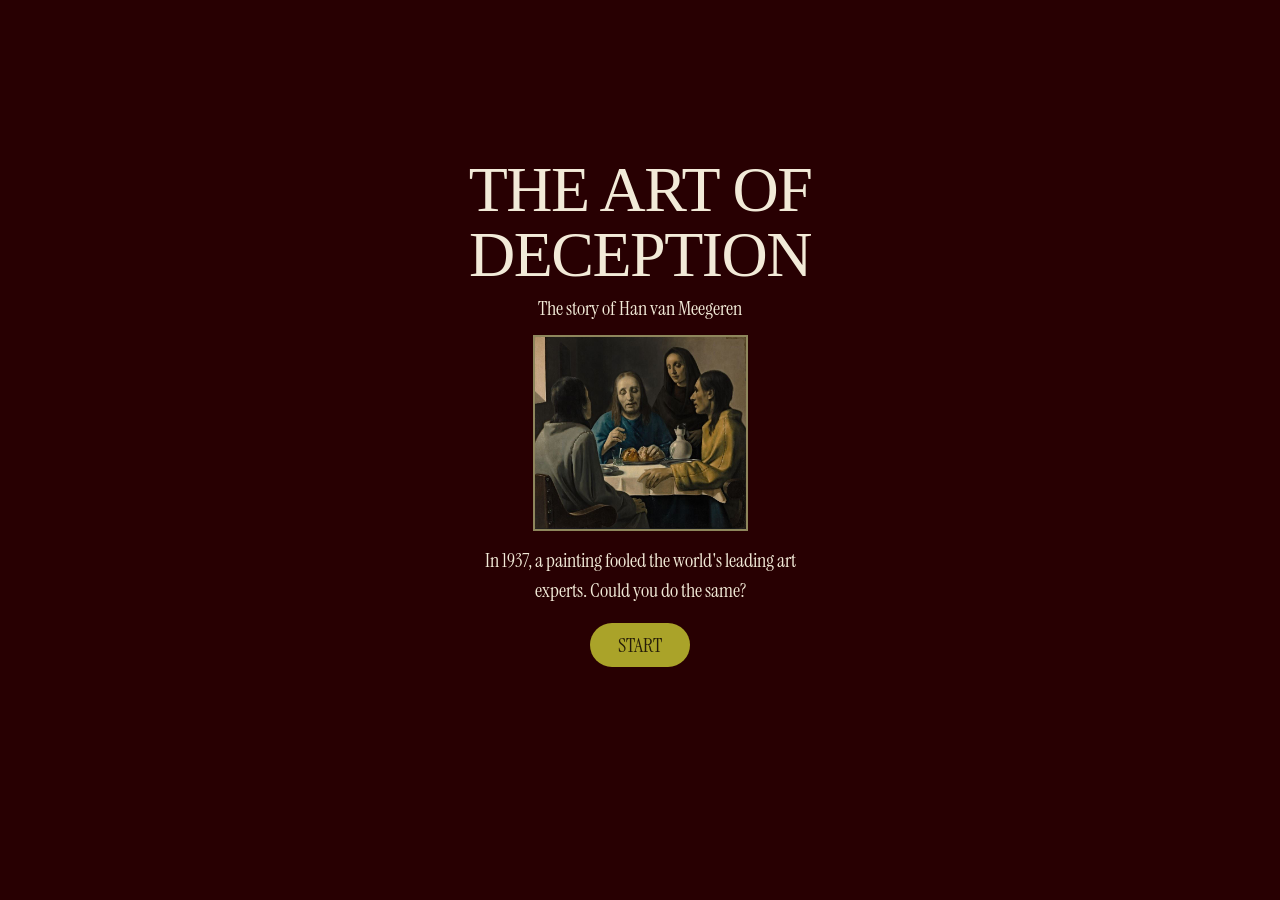
==== index.html @ 0d5f9abb "Add files via upload" ====
<!DOCTYPE html>
<html lang="en">
<head>
	<meta charset="UTF-8">
	<meta name="viewport" content="width=device-width, initial-scale=1.0">

	<title>Can You Fool Vermeer?</title>

<link rel="preconnect" href="https://fonts.googleapis.com">
<link href="https://fonts.googleapis.com/css2?family=Instrument+Serif:ital@0;1&display=swap" rel="stylesheet">
	<link rel="stylesheet" href="style.css">
</head>

<body>

	<main>

        <!-- MUSEUM TITLE SCREEN -->
<section id="startScreen">

    <div class="intro-label">
        AN INTERACTIVE EXHIBITION · 1937
    </div>

    <h1 class="intro-title">
        THE ART OF<br>DECEPTION
    </h1>

    <p class="intro-subtitle">
        The story of Han van Meegeren
    </p>

    <div class="intro-artwork">
        <img src="emmaus.png" alt="The Supper at Emmaus">
    </div>

    <p class="intro-question">
        In 1937, a painting fooled the world's leading art experts.
        Could you do the same?
    </p>

    <button id="startGame">
        START
    </button>

    <p class="intro-footer">
        A SHORT INTERACTIVE MUSEUM EXPERIENCE
    </p>

</section>
<!-- game introduction -->
<!-- intro story -->
<section id="gameIntro" class="game-screen" hidden>

    <div class="stage-label">THE NETHERLANDS · 1937</div>

    <h1>The Art of Deception</h1>

    <div class="museum-card">

        <h2>THE STORY OF HAN VAN MEEGEREN</h2>

        <p>
            Han van Meegeren was a Dutch painter who felt
            that art experts never recognised his talent.
        </p>

        <p>
            He wanted to prove them wrong, so he started
            making fake paintings in the style of Johannes Vermeer.
        </p>

        <p>
            By ageing canvases and experimenting with paint,
            he managed to fool some of the greatest art experts
            of his time.
        </p>

        <h2>NOW IT'S YOUR TURN</h2>

        <p>
            You're stepping into the forger's workshop.
            Age your canvas, mix the right pigments,
            and recreate a convincing painting.
        </p>

        <p>
            Once you're finished, three judges will decide
            whether your forgery is believable.
        </p>

        <p><strong>Can you fool the experts?</strong></p>

    </div>

    <button id="beginForgery" class="continue-button" type="button">
        BEGIN YOUR FORGERY
    </button>

      
</button>

</section>

<section id="prepareScreen" class="game-screen">
    <div class="stage-label">STAGE I</div>

    <h1>Prepare the Forgery</h1>

    <p class="stage-description">
        A convincing forgery needs to look centuries old.
        Time the ageing process carefully.
    </p>

    <div class="museum-card">
        <h2>AGE THE CANVAS</h2>

        <p>
            Stop the marker inside the target area.
            The closer to the centre, the better your forgery.
        </p>
        
<p class="ageing-instruction">
    CANVAS AGEING
</p>
        <div class="timing-bar" id="timingBar">
            <div class="target-zone"></div>
            <div class="perfect-zone"></div>
            <div class="timing-marker" id="timingMarker"></div>
        </div>

        <button id="stopTiming">STOP</button>

        <div id="timingResult" class="timing-result"></div>
    </div>

    <button id="continueToPainting" class="continue-button hidden">
        CONTINUE TO FORGERY
    </button>
</section>


<!-- STAGE 2 - PREPARE THE PAINT -->
<section id="paintScreen" class="game-screen" hidden>

    <div class="stage-label">STAGE II</div>

    <h1>Prepare the Paint</h1>

    <p class="stage-description">
        A convincing forgery requires more than talent.
        Mix your pigments to create the perfect antique shade.
    </p>

    <div class="museum-card">
        <h2>MIX THE PIGMENTS</h2>

        <p>
            Adjust the pigment mixture to match
            the secret colour of the master forger.
        </p>

        <div class="pigment-comparison">
    <div>
        <div class="paint-preview" id="targetPaint"></div>
        <p>MASTER'S PIGMENT</p>
    </div>

    <div>
        <div class="paint-preview" id="paintPreview"></div>
        <p>YOUR MIXTURE</p>
    </div>
</div>

        <p class="ageing-instruction">
            PIGMENT MIXING
        </p>

          <div class="pigment-controls">
    <label for="redPigment">RED PIGMENT — WARMTH</label>
    <input type="range" id="redPigment" min="0" max="255" value="80">

    <label for="yellowPigment">YELLOW PIGMENT — GOLDEN TONE</label>
    <input type="range" id="yellowPigment" min="0" max="255" value="165">

    <label for="bluePigment">BLUE PIGMENT — COOLNESS</label>
    <input type="range" id="bluePigment" min="0" max="255" value="90">
</div>
        

        <button id="mixPaint" type="button">
            FINISH MIXING
        </button>

        <div id="paintResult" class="timing-result"></div>
    </div>

    <button
        id="continueToDrawing"
        class="continue-button hidden"
        type="button"
    >
        CONTINUE TO PAINTING
    </button>

</section>

		<div class="game" id="drawingScreen" hidden>
            <header class="drawing-heading">
                <h1>Can You Fool Vermeer?</h1>
                <p>Recreate the painting as accurately as possible.</p>
            </header>

			<div>
				<h2>Reference</h2>

				<div class="reference">
					<img id="referenceImage" src="head-of-christ.png" alt="The Head of Christ, a forgery by Han van Meegeren">
				</div>
			</div>

			<div>
				<h2>Your Painting</h2>
<p id="canvasCondition"></p>
				<canvas id="canvas"></canvas>

<div class="tools">

    <label>
        Colour
        <input type="color" id="colorPicker" value="#222222">
    </label>

    <label>
        Brush
        <input type="range" id="brushSize" min="2" max="50" value="8">
    </label>

</div>
<button id="charcoalTool" type="button">Charcoal</button>
<button id="eraserTool" type="button">Eraser</button>
<button id="undo" type="button">Undo</button>
<button id="clear">Clear</button>
<button id="submit">Submit Painting</button>

			</div>

		</div>


<!-- COURTROOM SCENE -->
<section id="courtroomScreen" class="courtroom-screen" hidden>

    <p class="courtroom-eyebrow">THE FORGER'S TRIAL · 1945</p>
    <h2>THE COURT IS NOW IN SESSION</h2>
    <p class="courtroom-subtitle">
        Three experts will decide the fate of your forgery.
    </p>

    <div class="courtroom-artwork">
        <h3>THE EVIDENCE</h3>
        <img id="courtroomPainting" alt="Your submitted forgery">
    </div>

    <div class="judge-bench">

        <div class="judge">
        
            <h3>THE HISTORIAN</h3>
            <div class="judge-plaque" id="judgeScore1">?</div>
            <p id="judgeComment1">Awaiting verdict...</p>
        </div>

        <div class="judge">
            <h3>THE ART CRITIC</h3>
            <div class="judge-plaque" id="judgeScore2">?</div>
            <p id="judgeComment2">Awaiting verdict...</p>
        </div>

        <div class="judge">
            <h3>THE COLLECTOR</h3>
            <div class="judge-plaque" id="judgeScore3">?</div>
            <p id="judgeComment3">Awaiting verdict...</p>
        </div>

    </div>

    <div id="courtroomVerdict" class="courtroom-verdict" hidden>
        <h3>THE FINAL VERDICT</h3>
        <p id="courtroomFinalScore"></p>
        <p id="courtroomFinalMessage"></p>
        <div id="verdictStamp" class="verdict-stamp"></div>
        <button id="courtroomRestart">TRY AGAIN</button>
    </div>

</section>

		<div id="result" class="hidden">

			<h2>Your Vermeer Score</h2>

			<div id="score">0%</div>

			<p id="message"></p>

		</div>

	</main>

	<script src="script.js"></script>

<!-- PAGE RIP TRANSITION -->
<div id="pageRip" class="page-rip-overlay" aria-hidden="true">
    <div class="rip-half rip-top"></div>
    <div class="rip-half rip-bottom"></div>
</div>
</body>
</html>
---- style.css ----
body {
    margin: 0;
    background: #eee9df;
    color: #252525;
    font-family: Georgia, serif;
}

main {
    max-width: 1000px;
    margin: auto;
    padding: 40px;
}

h1 {
    font-size: 42px;
}

.game {
    display: grid;
    grid-template-columns: 1fr 1fr;
    gap: 30px;
}

.reference,
canvas {
    width: 100%;
    aspect-ratio: 4 / 3;
    border: 2px solid #252525;
    background: #d8c7a5;
}

.reference {
    display: flex;
    align-items: center;
    justify-content: center;
    text-align: center;
}

canvas {
    cursor: crosshair;
}

button {
    margin-top: 12px;
    padding: 12px 20px;
    border: none;
    background: #252525;
    color: white;
    cursor: pointer;
    font-size: 16px;
}

#result {
    margin-top: 40px;
    text-align: center;
    padding: 30px;
    border: 2px solid #252525;
}

#score {
    font-size: 70px;
    font-weight: bold;
}

.hidden {
    display: none;
}

.reference img {
    width: 100%;
    height: 100%;
    object-fit: contain;
    display: block;
}

.game-screen {
    min-height: 80vh;
    text-align: center;
    padding: 40px;
}

.stage-label {
    font-family: Arial, sans-serif;
    letter-spacing: 5px;
    font-size: 13px;
    opacity: 0.6;
    margin-bottom: 10px;
}

.stage-description {
    max-width: 550px;
    margin: 0 auto 40px;
    line-height: 1.6;
}

.museum-card {
    max-width: 700px;
    margin: 0 auto;
    padding: 40px;
    border: 1px solid #6b604d;
    background: #e5ddcd;
}

.timing-bar {
    position: relative;
    width: 100%;
    height: 60px;
    background: #28251f;
    margin: 35px 0;
    overflow: hidden;
}

/* Good timing area */
.target-zone {
    position: absolute;
    left: 35%;
    width: 30%;
    height: 100%;
    background: #807657;
}

/* Perfect timing area */
.perfect-zone {
    position: absolute;
    left: 46%;
    width: 8%;
    height: 100%;
    background: #b9a66a;
}

.timing-marker {
    position: absolute;
    left: 0;
    width: 6px;
    height: 100%;
    background: white;
}

.timing-result {
    margin-top: 25px;
    min-height: 50px;
    font-size: 22px;
}

.continue-button {
    margin-top: 30px;
    padding: 15px 30px;
}

.hidden {
    display: none;
}

#drawingScreen {
    display: none;
}

/* EXPERT VERDICT */

#result {
    background: #211e19;
    color: #f1e7d4;
    border: 2px solid #b9a66a;
    padding: 45px 30px;
    margin-top: 50px;
    text-align: center;
}

.verdict-label {
    font-family: Arial, sans-serif;
    letter-spacing: 4px;
    font-size: 12px;
    color: #c9ac75;
    margin-bottom: 25px;
}

.verdict-title {
    font-size: 38px;
    margin-bottom: 30px;
}

.score-breakdown {
    max-width: 400px;
    margin: 20px auto;
    padding: 20px;
    border-top: 1px solid #756449;
    border-bottom: 1px solid #756449;
    font-family: Arial, sans-serif;
}

.final-score {
    font-size: 80px;
    color: #c9ac75;
    margin: 25px 0;
}

.history-reveal {
    max-width: 550px;
    margin: 40px auto 20px;
    padding-top: 25px;
    border-top: 1px solid #756449;
    line-height: 1.7;
}

.history-reveal h3 {
    color: #c9ac75;
    letter-spacing: 3px;
}

#result button {
    background: #c9ac75;
    color: #211e19;
    font-weight: bold;
    margin-top: 20px;
}


/* ==================================
   VINTAGE MUSEUM REDESIGN
   ================================== */

body {
    margin: 0;
    background:
        radial-gradient(
            ellipse at 50% 15%,
            #542b30 0%,
            #2c171c 55%,
            #140e11 100%
        );
    color: #eee2c8;
    font-family: Georgia, "Times New Roman", serif;
    min-height: 100vh;
}

/* Subtle antique texture */
body::before {
    content: "";
    position: fixed;
    inset: 0;
    pointer-events: none;
    opacity: 0.13;
    background-image:
        repeating-linear-gradient(
            45deg,
            transparent 0px,
            transparent 3px,
            #c4a36b 4px,
            transparent 5px
        );
    z-index: 0;
}

main {
    position: relative;
    z-index: 1;
    max-width: 1200px;
    margin: 35px auto;
    padding: 50px;
    border: 1px solid #8c7044;
    box-shadow:
        0 0 0 7px #211619,
        0 0 0 9px #8c7044,
        0 25px 80px #0008;
    background: rgba(25, 16, 19, 0.85);
}

/* Museum exhibition headings */
h1 {
    font-size: clamp(38px, 5vw, 68px);
    font-weight: normal;
    letter-spacing: 2px;
    text-align: center;
    color: #e7cf98;
    margin-bottom: 20px;
}

h2 {
    font-weight: normal;
    letter-spacing: 2px;
    color: #e7cf98;
}

.stage-label {
    color: #c7a46c;
    letter-spacing: 6px;
    font-size: 14px;
}

.stage-description {
    color: #d5c4a9;
    font-size: 18px;
    line-height: 1.8;
}

/* The minigame looks like an exhibit */
.museum-card {
    background:
        linear-gradient(
            145deg,
            #3d2925,
            #241a1a
        );
    border: 2px solid #a48752;
    box-shadow:
        inset 0 0 0 5px #241a1a,
        inset 0 0 0 6px #715934,
        0 20px 45px #0007;
    padding: 45px;
    max-width: 700px;
}

/* Antique gold buttons */
button {
    background: #b99a69;
    color: #211719;
    border: 1px solid #b99a69;
    padding: 14px 28px;
    font-family: Georgia, serif;
    font-size: 15px;
    letter-spacing: 1px;
    cursor: pointer;
}

button:hover {
    background: #d5b785;
}

button:disabled {
    opacity: 0.5;
    cursor: default;
    transform: none;
}

/* Reference painting frame */
.reference {
    background: #191211;
    border: 10px ridge #a88649;
    box-shadow:
        0 0 0 3px #3d2818,
        0 15px 35px #0009;
    box-sizing: border-box;
}

.reference img {
    width: 100%;
    height: 100%;
    object-fit: contain;
}

/* Drawing canvas frame */
canvas {
    border: 8px ridge #a88649;
    box-sizing: border-box;
    box-shadow: 0 15px 35px #0008;
    background: #d8c7a5;
    touch-action: none;
}

/* Painting controls */
.tools {
    color: #e9d8b8;
    padding-top: 20px;
}

/* Timing bar */
.timing-bar {
    border: 2px solid #b79a64;
    box-shadow: 0 0 25px #0007;
}

/* Responsive for smaller screens */
@media (max-width: 750px) {
    main {
        margin: 15px;
        padding: 20px;
    }

    .game {
        grid-template-columns: 1fr;
    }

    .museum-card {
        padding: 20px;
    }
}


/* MUSEUM TITLE SCREEN */

#startScreen {
    min-height: 80vh;
    display: flex;
    flex-direction: column;
    align-items: center;
    justify-content: center;
    text-align: center;
    padding: 35px 15px;
    animation: museumFade 0.8s ease;
}

.intro-label {
    font-family: Arial, sans-serif;
    color: #c9ac75;
    letter-spacing: 5px;
    font-size: 12px;
    margin-bottom: 25px;
}

.intro-title {
    font-size: clamp(48px, 7vw, 100px);
    line-height: 1.05;
    letter-spacing: 5px;
    margin: 0;
}

.intro-subtitle {
    font-size: 21px;
    font-style: italic;
    color: #d8c9ac;
    margin: 20px 0 35px;
}

.intro-artwork {
    width: min(100%, 350px);
    padding: 9px;
    background: #a7958b;
    border: 7px ridge #b08a49;
    box-shadow: 0 20px 50px #0009;
}

.intro-artwork img {
    width: 100%;
    display: block;
}

.intro-question {
    max-width: 470px;
    line-height: 1.8;
    font-size: 18px;
    margin: 35px auto 25px;
    color: #e1d1b6;
}

#startGame {
    padding: 19px 40px;
    font-size: 16px;
}

.intro-footer {
    margin-top: 35px;
    font-family: Arial, sans-serif;
    font-size: 10px;
    letter-spacing: 3px;
    color: #a58c67;
}

@keyframes museumFade {
    from {
        opacity: 0;
        transform: translateY(15px);
    }
    to {
        opacity: 1;
        transform: translateY(0);
    }
}

/* Hide preparation until the game begins */
#prepareScreen {
    display: none;
}

#canvasCondition {
    font-family: Georgia, serif;
    font-style: italic;
    color: #c9ac75;
    font-size: 14px;
    letter-spacing: 1px;
    margin-bottom: 15px;
}


/* ANTIQUE CANVAS AGEING INSTRUMENT */

.timing-bar {
    position: relative;
    height: 76px;
    background:
        repeating-linear-gradient(
            90deg,
            transparent 0px,
            transparent 17px,
            rgba(75, 48, 22, 0.08) 18px
        ),
        linear-gradient(
            180deg,
            #e4d1a8,
            #b99c6b
        );

    border: 6px ridge #ad8849;
    border-radius: 3px;
    box-shadow:
        inset 0 3px 12px #4d301d66,
        0 12px 25px #0008;

    overflow: hidden;
}

/* GOOD AREA */
.target-zone {
    position: absolute;
    left: 40%;
    width: 20%;
    height: 100%;
    background: rgba(105, 111, 67, 0.4);
    border-left: 1px solid #777c4b;
    border-right: 1px solid #777c4b;
}

/* PERFECT AREA */
.perfect-zone {
    position: absolute;
    left: 48%;
    width: 4%;
    height: 100%;
    background: linear-gradient(
        180deg,
        #e9d49a,
        #c39b4f
    );

    box-shadow:
        0 0 18px #f5d88b99,
        inset 0 0 8px #fff6c5;
}

/* MOVING NEEDLE */
.timing-marker {
    position: absolute;
    width: 4px;
    height: 100%;
    background: #581e23;
    box-shadow: 0 0 8px #4d1c20;
    z-index: 5;
}

/* ORNAMENT ABOVE THE BAR */
.timing-bar::before {
    content: "✦";
    position: absolute;
    left: 50%;
    top: 4px;
    transform: translateX(-50%);
    color: #50321c;
    font-size: 16px;
    z-index: 4;
    pointer-events: none;
}

.ageing-instruction {
    color: #c9ac75;
    font-family: Georgia, serif;
    letter-spacing: 4px;
    font-size: 13px;
    margin-top: 30px;
}

/* Touchscreen drawing support */
#canvas {
    touch-action: none;
    cursor: crosshair;
    max-width: 100%;
    display: block;
}

#canvas {
    touch-action: none !important;
    -webkit-user-select: none;
    user-select: none;
}


/* ===== THE FORGER'S COURTROOM ===== */

.courtroom-screen {
    width: 100%;
    max-width: 1100px;
    margin: 30px auto;
    padding: 35px;
    text-align: center;
    background: #241719;
    color: #f1dfbd;
    border: 3px solid #a88751;
    border-radius: 12px;
    box-shadow: 0 20px 60px rgba(0, 0, 0, 0.5);
}

.courtroom-screen[hidden],
.courtroom-verdict[hidden] {
    display: none !important;
}

.courtroom-eyebrow {
    color: #c5a46c;
    letter-spacing: 3px;
    font-size: 12px;
}

.courtroom-screen h2 {
    color: #e8cc92;
    font-family: Georgia, serif;
    font-size: clamp(25px, 4vw, 42px);
    margin: 15px 0;
}

.courtroom-subtitle {
    color: #c9b89a;
    margin-bottom: 30px;
}

/* Submitted painting */
.courtroom-artwork {
    max-width: 430px;
    margin: 0 auto 35px;
    padding: 15px;
    background: #392820;
    border: 10px ridge #b28b4d;
    box-shadow: 0 12px 30px #0008;
}

.courtroom-artwork h3 {
    color: #e8cc92;
    margin-bottom: 12px;
}

#courtroomPainting {
    display: block;
    width: 100%;
    max-height: 300px;
    object-fit: contain;
}

/* Judges */
.judge-bench {
    display: grid;
    grid-template-columns: repeat(3, minmax(0, 1fr));
    gap: 15px;
    padding: 20px;
    background: linear-gradient(#57392a, #281710);
    border: 5px ridge #9a7043;
    border-radius: 10px;
}

.judge {
    padding: 20px 10px;
    background: #332323;
    border: 1px solid #84643f;
    border-radius: 8px;
}

.judge-icon {
    font-size: 35px;
    margin-bottom: 10px;
}

.judge h3 {
    color: #e5cb95;
    font-size: 14px;
    letter-spacing: 1px;
}

.judge-plaque {
    margin: 15px auto;
    padding: 15px 5px;
    max-width: 125px;
    background: #ead6a9;
    color: #38241d;
    border: 4px solid #9c7745;
    border-radius: 5px;
    font-family: Georgia, serif;
    font-size: 32px;
    font-weight: bold;
}

.judge p {
    color: #d2c0a5;
    font-size: 13px;
    font-style: italic;
}

/* Final verdict */
.courtroom-verdict {
    margin-top: 30px;
    padding: 25px;
    border-top: 2px solid #a88751;
}

#courtroomFinalScore {
    font-size: 38px;
    color: #e8cc92;
    font-weight: bold;
}

#courtroomRestart {
    margin-top: 15px;
    padding: 12px 28px;
    background: #a88751;
    color: #241719;
    border: none;
    border-radius: 5px;
    font-weight: bold;
    cursor: pointer;
}

/* Mobile */
@media (max-width: 600px) {
    .courtroom-screen {
        padding: 15px;
    }

    .judge-bench {
        gap: 6px;
        padding: 8px;
    }

    .judge {
        padding: 12px 4px;
    }

    .judge h3 {
        font-size: 10px;
    }

    .judge-plaque {
        font-size: 23px;
        padding: 10px 2px;
    }

    .judge p {
        font-size: 10px;
    }
}


/* ===== PAGE RIP RESTART ===== */

.page-rip-overlay {
    position: fixed;
    inset: 0;
    z-index: 9999;
    display: none;
    pointer-events: none;
    overflow: hidden;
}

.page-rip-overlay.active {
    display: block;
}

.rip-half {
    position: absolute;
    left: 0;
    width: 100%;
    height: 52%;
    background:
        repeating-linear-gradient(
            0deg,
            transparent,
            rgba(80, 45, 20, 0.035) 3px,
            transparent 6px
        ),
        #d4bd91;
    box-shadow: 0 0 40px #0007;
}

.rip-top {
    top: 0;
    clip-path: polygon(
        0 0, 100% 0, 100% 100%,
        90% 96%, 80% 100%, 70% 95%,
        60% 99%, 50% 94%, 40% 100%,
        30% 95%, 20% 99%, 10% 96%,
        0 100%
    );
}

.rip-bottom {
    bottom: 0;
    clip-path: polygon(
        0 0, 10% 4%, 20% 0%,
        30% 5%, 40% 0%, 50% 6%,
        60% 1%, 70% 5%, 80% 0%,
        90% 4%, 100% 0%,
        100% 100%, 0 100%
    );
}

.page-rip-overlay.active .rip-top {
    animation: tearTop 1.1s ease-in forwards;
}

.page-rip-overlay.active .rip-bottom {
    animation: tearBottom 1.1s ease-in forwards;
}

@keyframes tearTop {
    0%, 20% {
        transform: translateY(0);
    }
    100% {
        transform: translateY(-110%);
        rotate: -3deg;
    }
}

@keyframes tearBottom {
    0%, 20% {
        transform: translateY(0);
    }
    100% {
        transform: translateY(110%);
        rotate: 3deg;
    }
}


/* ===== COURTROOM VERDICT STAMP ===== */

.verdict-stamp {
    display: none;
    width: fit-content;
    max-width: 100%;
    margin: 25px auto;
    padding: 12px 22px;
    border: 6px double currentColor;
    border-radius: 6px;
    font-family: Georgia, serif;
    font-size: clamp(20px, 5vw, 38px);
    font-weight: 900;
    letter-spacing: 3px;
    text-align: center;
    text-transform: uppercase;
    transform: rotate(-12deg) scale(3);
    opacity: 0;
}

.verdict-stamp.success {
    color: #d9b76e;
}

.verdict-stamp.failure {
    color: #c94b48;
}

.verdict-stamp.stamp-active {
    display: block;
    animation: stampSlam 0.55s ease-out forwards;
}

@keyframes stampSlam {
    0% {
        transform: rotate(-12deg) scale(3);
        opacity: 0;
    }

    65% {
        transform: rotate(-12deg) scale(0.9);
        opacity: 1;
    }

    80% {
        transform: rotate(-12deg) scale(1.08);
    }

    100% {
        transform: rotate(-12deg) scale(1);
        opacity: 1;
    }
}


/* Drawing tools */

#charcoalTool,
#eraserTool {
    background: #382326;
    color: #e8d9b5;
    border: 1px solid #94764b;
    padding: 12px 20px;
    border-radius: 0;
    font-weight: normal;
}

#charcoalTool.active-tool,
#eraserTool.active-tool {
    background: #b99a69;
    color: #211719;
    border: 1px solid #b99a69;
    box-shadow: none;
    font-weight: normal;
}


/* MUSEUM SCREEN TRANSITIONS */

@keyframes museumFadeIn {
    from {
        opacity: 0;
        transform: translateY(12px);
    }

    to {
        opacity: 1;
        transform: translateY(0);
    }
}

.museum-fade-in {
    animation: museumFadeIn 0.7s ease-out both;
}

@media (prefers-reduced-motion: reduce) {
    .museum-fade-in {
        animation: none;
    }
}


/* ===== MAIN MENU PAINTING UPGRADE ===== */

#startScreen img {
    display: block;
    width: min(100%, 290px);
    height: auto;
    margin: 24px auto;
    border: 7px ridge #a88950;
    outline: 2px solid #4d321e;
    box-shadow:
        0 0 0 5px #291b15,
        0 0 0 7px #8b6a38,
        0 16px 35px rgba(0, 0, 0, 0.65),
        0 0 65px rgba(221, 170, 91, 0.13);
    transition: transform 0.35s ease, box-shadow 0.35s ease;
}

#startScreen img:hover {
    transform: scale(1.035);
    box-shadow:
        0 0 0 5px #291b15,
        0 0 0 7px #8b6a38,
        0 20px 45px rgba(0, 0, 0, 0.7),
        0 0 85px rgba(221, 170, 91, 0.22);
}

@media (prefers-reduced-motion: reduce) {
    #startScreen img {
        transition: none;
    }
}


/* ===== STAGE 2: PREPARE THE PAINT ===== */

#paintScreen[hidden] {
    display: none !important;
}

#paintScreen {
    text-align: center;
    animation: museumFadeIn 0.7s ease-out;
}

/* Antique pigment sample */
.paint-preview {
    width: 150px;
    height: 150px;
    margin: 25px auto;
    border-radius: 50%;

    background: #86613e;

    border: 9px solid #3a2720;
    outline: 3px solid #b79a63;

    box-shadow:
        inset 0 8px 20px rgba(0, 0, 0, 0.35),
        0 10px 30px rgba(0, 0, 0, 0.5),
        0 0 35px rgba(196, 151, 80, 0.12);

    transition: background 0.2s ease;
}

/* Pigment mixing slider */
#paintSlider {
    display: block;
    width: min(100%, 320px);
    margin: 25px auto;
    accent-color: #c7a66a;
    cursor: pointer;
}

/* Finish mixing button */
#mixPaint {
    margin: 10px auto 20px;
    padding: 12px 28px;
    letter-spacing: 2px;
    font-weight: bold;
}

/* Result message */
#paintResult {
    margin-top: 15px;
    font-style: italic;
    color: #e0c58e;
}

.pigment-comparison {
    display: flex;
    justify-content: center;
    align-items: center;
    gap: 45px;
    margin: 25px auto;
}

.pigment-comparison .paint-preview {
    margin: 15px auto;
}

.pigment-comparison p {
    color: #e0c58e;
    font-size: 12px;
    letter-spacing: 2px;
    font-weight: bold;
}

#targetPaint {
   background: rgb(194, 102, 41);
}

.pigment-controls {
    width: min(100%, 360px);
    margin: 25px auto;
    display: flex;
    flex-direction: column;
    gap: 12px;
    text-align: left;
}

.pigment-controls label {
    color: #e0c58e;
    font-size: 12px;
    font-weight: bold;
    letter-spacing: 1.5px;
    margin-top: 8px;
}

.pigment-controls input[type="range"] {
    width: 100%;
    cursor: pointer;
}

#redPigment {
    accent-color: #d66d63;
}

#yellowPigment {
    accent-color: #e8c36a;
}

#bluePigment {
    accent-color: #8ea6cf;
}
#paintScreen .pigment-controls {
    display: flex;
    flex-direction: column;
    align-items: stretch;
    gap: 10px;
    width: min(100%, 360px);
    margin: 25px auto;
}

#paintScreen .pigment-controls label {
    display: block;
    width: 100%;
    margin-top: 12px;
    text-align: left;
}

#paintScreen .pigment-controls input[type="range"] {
    display: block;
    width: 100%;
    margin: 0 0 8px;
}

/* ============================================
   FIGMA DESIGN — visual overrides
   Based on the supplied classmate design.
   The original game mechanics remain unchanged.
   ============================================ */
:root {
  --figma-burgundy: #280002;
  --figma-cream: #f1e9d6;
  --figma-olive: #aaa329;
  --figma-paper: #8b8359;
  --figma-peach: #d98f62;
}
* { box-sizing: border-box; }
body { background: var(--figma-burgundy); color: var(--figma-cream); font-family: Georgia, 'Times New Roman', serif; }
body::before { display: none; }
main { max-width: 1120px; min-height: 100vh; margin: 0 auto; padding: 35px 36px 70px; background: transparent; border: 0; box-shadow: none; }
h1, h2, h3 { color: var(--figma-cream); font-weight: normal; letter-spacing: 0; }
h1 { font-size: clamp(30px, 4vw, 48px); }
h2 { font-size: 23px; }
button { background: var(--figma-olive); color: #251c08; border: 0; border-radius: 14px; padding: 11px 25px; font-family: Georgia, serif; font-size: 14px; letter-spacing: 0; margin-top: 12px; }
button:hover { background: #c3bd46; }
#startScreen { min-height: 86vh; padding: 20px; animation: none; }
.intro-label, .intro-footer { display: none; }
.intro-title { font-size: clamp(38px, 5.8vw, 66px); line-height: 1.05; letter-spacing: -1px; }
.intro-subtitle { font-size: 15px; font-style: normal; margin: 7px 0 15px; color: var(--figma-cream); }
.intro-artwork { width: min(100%, 245px); padding: 0; background: none; border: 2px solid #8e865c; box-shadow: none; }
#startScreen img { width: 100%; margin: 0; border: 0; outline: 0; box-shadow: none; transition: none; }
#startScreen img:hover { transform: none; box-shadow: none; }
.intro-question { font-size: 15px; line-height: 1.4; margin: 18px auto 10px; max-width: 340px; color: var(--figma-cream); }
#startGame { padding: 10px 27px; font-size: 13px; }
.game-screen { min-height: 78vh; padding: 32px 18px; }
.stage-label { font-family: Georgia, serif; letter-spacing: 1px; color: var(--figma-cream); opacity: .8; }
.stage-description { color: var(--figma-cream); font-size: 15px; line-height: 1.5; max-width: 560px; margin-bottom: 25px; }
.museum-card { max-width: 750px; padding: 28px 24px; border: 0; background: transparent; box-shadow: none; }
.museum-card h2 { font-size: 25px; }
.museum-card p { line-height: 1.5; }
.timing-bar { height: 65px; background: #eee5a3; border: 0; border-radius: 12px; box-shadow: none; margin: 26px 0 15px; }
.timing-bar::before { content: none; }
.target-zone { background: #b5b198; border: 0; left: 35%; width: 30%; }
.perfect-zone { background: #817f63; box-shadow: none; left: 46%; width: 8%; }
.timing-marker { background: #fff9dc; width: 5px; box-shadow: none; }
.ageing-instruction { color: var(--figma-cream); letter-spacing: 1px; }
.continue-button { background: var(--figma-peach); border-radius: 12px; padding: 11px 25px; }
.continue-button:hover { background: #efa87d; }
#gameIntro .museum-card { max-width: 650px; }
#drawingScreen { gap: 40px; align-items: start; }
#drawingScreen h2 { text-align: left; font-size: 17px; margin-bottom: 10px; }
.reference { background: transparent; border: 2px solid #b4a569; box-shadow: none; }
.reference img { object-fit: contain; }
canvas { border: 0; background: var(--figma-paper); box-shadow: none; }
.tools { padding-top: 15px; color: var(--figma-cream); }
.tools input[type='range'], .pigment-controls input[type='range'] { accent-color: var(--figma-olive); }
#charcoalTool, #eraserTool { background: var(--figma-olive); color: #251c08; border: 0; border-radius: 12px; padding: 11px 18px; }
#charcoalTool.active-tool, #eraserTool.active-tool { background: #e1dba0; color: #251c08; border: 0; }
#submit { background: var(--figma-peach); }
.paint-preview { width: 110px; height: 110px; border-radius: 4px; border: 2px solid #b2a578; outline: 0; box-shadow: none; }
.pigment-comparison p, .pigment-controls label { color: var(--figma-cream); letter-spacing: 0; }
.courtroom-screen { background: transparent; color: var(--figma-cream); border: 0; border-radius: 0; box-shadow: none; padding: 30px 15px; }
.courtroom-screen h2, .courtroom-artwork h3 { color: var(--figma-cream); }
.courtroom-eyebrow, .courtroom-subtitle { color: var(--figma-cream); }
.courtroom-artwork { background: transparent; border: 2px solid #a69c6c; box-shadow: none; }
.judge-bench { background: transparent; border: 0; border-radius: 0; }
.judge { background: transparent; border: 1px solid #766c49; border-radius: 0; }
.judge h3, .judge p { color: var(--figma-cream); }
.judge-plaque { background: var(--figma-paper); border: 0; border-radius: 3px; }
#courtroomRestart { background: var(--figma-olive); border-radius: 12px; }
@media (max-width: 750px) {
  main { padding: 20px 14px 50px; }
  .game-screen { padding: 25px 5px; }
  #drawingScreen { grid-template-columns: 1fr; gap: 22px; }
  .pigment-comparison { gap: 15px; }
  .paint-preview { width: 95px; height: 95px; }
}

/* === FIGMA MATCH: iPad landscape, flat artwork and typography === */
:root { --figma-burgundy: #280002; --figma-cream: #f2ead8; --figma-olive: #aaa329; --figma-paper: #8b8359; --figma-peach: #d98f62; }
html { -webkit-text-size-adjust: 100%; }
body { background: var(--figma-burgundy); }
main { max-width: 1200px; padding: 22px 32px 42px; }
button { min-height: 42px; border-radius: 999px; box-shadow: none; text-transform: none; font-weight: normal; }
#startScreen { min-height: min(90svh, 780px); gap: 0; }
.intro-title { font-family: 'Times New Roman', Georgia, serif; font-stretch: condensed; font-weight: normal; letter-spacing: -1.5px; font-size: clamp(36px, 5.2vw, 66px); line-height: 1.02; }
.intro-subtitle { margin: 5px 0 12px; font-size: 13px; }
.intro-artwork { width: min(27vw, 215px); min-width: 145px; }
.intro-question { margin: 14px auto 6px; font-size: 13px; max-width: 320px; }
#startGame { min-height: 38px; padding: 7px 28px; font-size: 12px; }
.game-screen { min-height: 78svh; padding: 26px 18px; }
.game-screen h1 { font-size: clamp(30px, 4vw, 47px); margin: 0 0 14px; }
.game-screen .stage-description { margin-bottom: 10px; }
#prepareScreen .museum-card { max-width: 820px; }
#prepareScreen .museum-card h2 { font-size: 30px; margin-bottom: 8px; }
#prepareScreen .timing-bar { height: 72px; margin: 22px auto 12px; border-radius: 10px; }
#prepareScreen .target-zone { left: 35%; width: 30%; background: #b6b29b; }
#prepareScreen .perfect-zone { left: 46%; width: 8%; background: #8a8970; }
#stopTiming { min-width: 112px; min-height: 34px; padding: 6px 16px; }
#continueToPainting, #continueToDrawing { display: block; width: fit-content; margin: 22px 0 0 auto; }
#drawingScreen { grid-template-columns: minmax(0, 1fr) minmax(0, 1fr); column-gap: 36px; row-gap: 14px; max-width: 1060px; margin: 0 auto; align-items: start; }
.drawing-heading { grid-column: 1 / -1; text-align: center; }
.drawing-heading h1 { font-size: clamp(30px, 3.5vw, 45px); margin: 0 0 8px; }
.drawing-heading p { font-size: 13px; margin: 0 0 14px; }
#drawingScreen h2 { font-size: 15px; font-weight: normal; margin: 0 0 10px; }
.reference, canvas { width: 100%; aspect-ratio: 4 / 3; border-radius: 0; }
.reference { border: 2px solid #b4a569; background: #1a0707; }
.reference img { object-fit: contain; }
canvas { border: 0; background: var(--figma-paper); touch-action: none; }
.tools { display: flex; flex-wrap: wrap; align-items: center; gap: 14px; padding: 12px 0 3px; }
.tools label { display: inline-flex; align-items: center; gap: 7px; font-size: 13px; }
.tools input[type=color] { width: 42px; height: 34px; padding: 0; background: transparent; border: 1px solid #aa9c67; }
.tools input[type=range] { width: clamp(90px, 12vw, 145px); }
#drawingScreen button { font-size: 12px; padding: 8px 14px; min-height: 38px; margin: 7px 4px 0 0; }
#charcoalTool, #eraserTool, #undo, #clear { background: var(--figma-olive); color: #211a0a; border: 0; border-radius: 999px; }
#submit { background: var(--figma-peach); color: #29130c; }
#paintScreen .museum-card { max-width: 650px; }
#paintScreen .museum-card h2 { font-size: 29px; }
#paintScreen .paint-preview { width: 112px; height: 112px; background: var(--figma-paper); }
#paintScreen .pigment-comparison { margin: 12px auto; }
#paintScreen .pigment-controls { margin: 14px auto; gap: 5px; }
#paintScreen .pigment-controls label { margin-top: 5px; }
#paintScreen #mixPaint { margin: 12px auto 8px; }
#gameIntro .museum-card { padding: 12px 24px; }
#gameIntro .museum-card h2 { font-size: 21px; }
#gameIntro .museum-card p { font-size: 14px; }
.courtroom-screen { max-width: 1050px; }
.courtroom-screen .courtroom-artwork { max-width: 340px; border: 2px solid #b4a569; padding: 8px; }
.courtroom-screen .judge-bench { gap: 12px; }
.courtroom-screen .judge { padding: 14px; border: 1px solid #655637; }
.courtroom-screen .judge-plaque { padding: 10px; }
@media (orientation: landscape) and (max-height: 760px) {
 main { padding-top: 12px; }
 #startScreen { min-height: 92svh; padding: 8px; }
 .intro-artwork { width: min(20vw, 155px); }
 .intro-title { font-size: clamp(32px, 4.5vw, 53px); }
 .intro-question { margin-top: 9px; }
 #drawingScreen { gap: 10px 28px; }
 .drawing-heading h1 { font-size: 32px; }
 .reference, canvas { aspect-ratio: 4 / 3; }
}
@media (max-width: 700px) and (orientation: portrait) {
 main { padding: 15px; }
 #drawingScreen { grid-template-columns: 1fr; }
 .drawing-heading { grid-column: 1; }
 .intro-artwork { width: 210px; }
}

/* Figma typography */
body,
h1,
h2,
h3,
button {
    font-family: 'Instrument Serif', Georgia, serif;
}


/* Larger, more readable text */

body {
    font-size: 20px;
    line-height: 1.5;
}

h1 {
    font-size: 48px;
}

h2 {
    font-size: 32px;
}

h3 {
    font-size: 25px;
}

p {
    font-size: 20px;
    line-height: 1.5;
}

button {
    font-size: 20px;
    min-height: 44px;
}

.stage-label,
.stage-description,
.intro-subtitle,
.intro-question,
.courtroom-subtitle,
.tools,
.tools label {
    font-size: 20px;
}

/* Drawing screen */

#drawingScreen h2 {
    font-size: 28px;
}

#drawingScreen button {
    font-size: 18px;
    padding: 12px 22px;
}

/* Main menu */

.intro-title {
    font-size: clamp(48px, 6vw, 76px);
}


/* READABLE TEXT - ALL GAME SCREENS */

body {
    font-size: 20px;
    line-height: 1.5;
}

/* All headings */
h1,
.intro-title {
    font-size: clamp(40px, 5vw, 64px) !important;
}

h2 {
    font-size: 34px !important;
}

h3 {
    font-size: 26px !important;
}

/* All descriptions and instructions */
p,
.stage-description,
.intro-question,
.intro-subtitle,
.courtroom-subtitle,
.ageing-instruction,
.timing-result,
#paintResult,
#canvasCondition {
    font-size: 20px !important;
    line-height: 1.5;
}

/* Smaller labels, but still readable */
.stage-label,
.intro-label,
.intro-footer,
.courtroom-eyebrow,
.pigment-controls label,
.pigment-comparison p,
.tools label,
.judge p {
    font-size: 17px !important;
}

/* All buttons */
button,
#startGame,
#stopTiming,
#mixPaint,
#submit,
#courtroomRestart,
#charcoalTool,
#eraserTool {
    font-size: 20px !important;
    min-height: 44px;
}

/* Drawing screen headings */
#drawingScreen h2 {
    font-size: 30px !important;
}

/* Keep text comfortable on smaller iPads */
@media (max-width: 768px) {
    h1,
    .intro-title {
        font-size: 40px !important;
    }

    h2 {
        font-size: 28px !important;
    }

    p,
    .stage-description {
        font-size: 18px !important;
    }
}


/* Align reference painting and drawing canvas */

#drawingScreen > div:nth-child(2) #canvasCondition {
    position: absolute;
    transform: translateY(-100%);
    margin: 0;
    padding-bottom: 8px;
}

#drawingScreen > div:nth-child(2) {
    position: relative;
}

#drawingScreen .reference,
#drawingScreen #canvas {
    margin-top: 0;
}


/* Centre the painting and canvas together */

#drawingScreen {
    display: grid;
    grid-template-columns: 1fr 1fr;
    align-items: center;
    gap: 35px;
    max-width: 950px;
    margin: 40px auto;
}

#drawingScreen > div {
    min-width: 0;
}

#drawingScreen .reference,
#drawingScreen #canvas {
    width: 100%;
    margin: 0;
}

/* Keep both painting areas centred */
#drawingScreen > div:first-child,
#drawingScreen > div:nth-child(2) {
    display: flex;
    flex-direction: column;
    justify-content: center;
}


/* ALIGN PAINTING AND CANVAS */

#drawingScreen {
    align-items: start;
}

/* Both headings take the same space */
#drawingScreen h2 {
    margin-bottom: 12px;
}

/* Ageing message no longer pushes canvas down */
#canvasCondition {
    position: absolute;
    top: 100%;
    left: 0;
    margin-top: 8px;
    font-size: 14px;
}

#drawingScreen > div:nth-child(2) {
    position: relative;
}

/* Put the ageing message above the canvas
   without changing its position */
#canvasCondition {
    top: 0;
    transform: translateY(-100%);
}

/* Remove extra space above canvas */
#drawingScreen .reference,
#drawingScreen #canvas {
    margin-top: 0;
}


/* Make drawing canvas same size as reference */

#drawingScreen .reference,
#drawingScreen #canvas {
    width: 100%;
    height: 530px;
    aspect-ratio: auto;
    box-sizing: border-box;
}

#drawingScreen .reference img {
    width: 100%;
    height: 100%;
    object-fit: contain;
}

/* Keep both sides equal */
#drawingScreen {
    grid-template-columns: 1fr 1fr;
    align-items: start;
}


/* Courtroom painting background */

.courtroom-artwork {
    background: #827b54;
    border: 2px solid #b9a66a;
}

#courtroomPainting {
    display: block;
    width: 100%;
    background: #827b54;
}

/* Hide screens that are not active */
[hidden] {
    display: none !important;
}
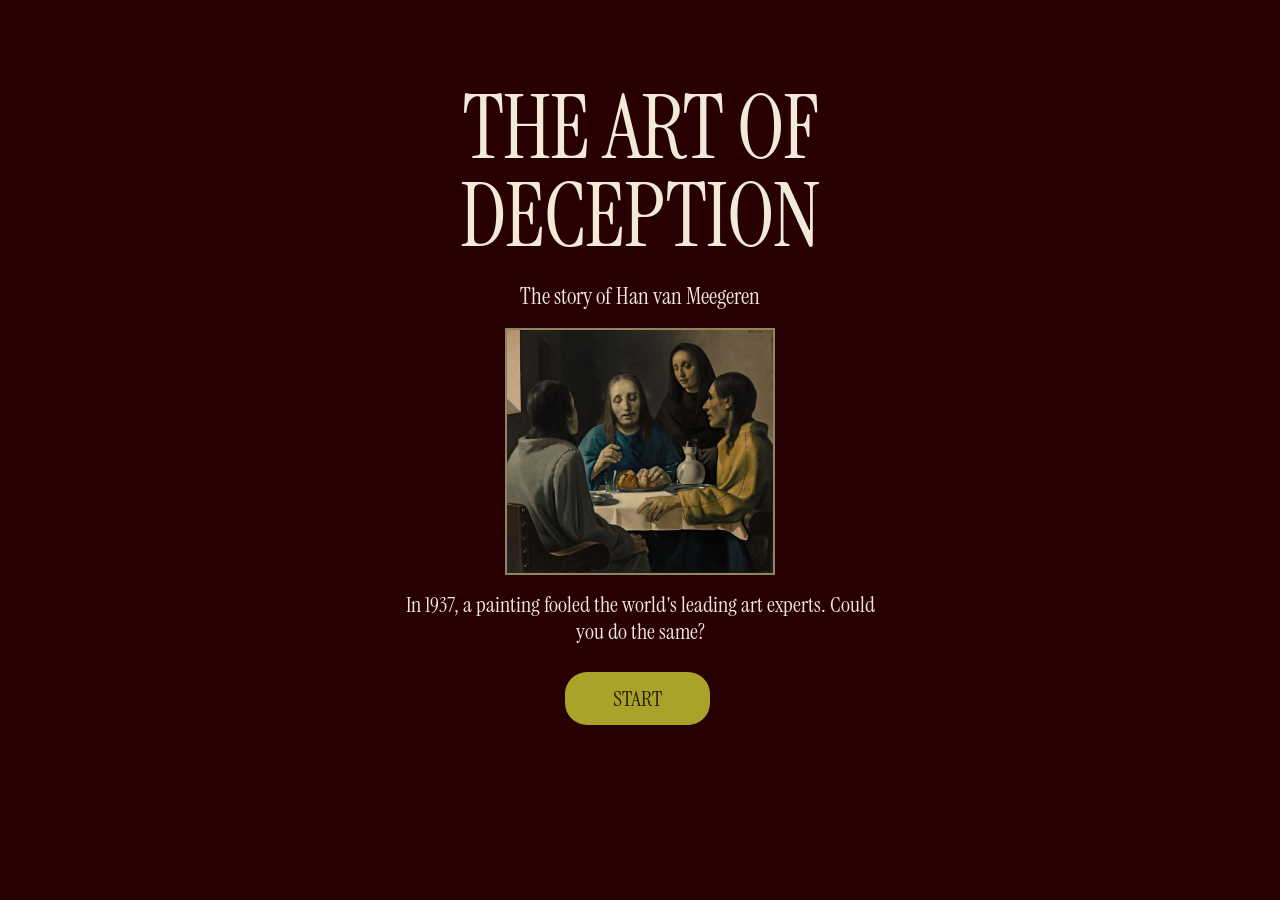
==== commit 2af6bf13: "Add files via upload" ====
--- a/index.html
+++ b/index.html
@@ -96,9 +96,6 @@
     <button id="beginForgery" class="continue-button" type="button">
         BEGIN YOUR FORGERY
     </button>
-
-      
-</button>
 
 </section>
 
--- a/style.css
+++ b/style.css
@@ -1,1518 +1,138 @@
-body {
-    margin: 0;
-    background: #eee9df;
-    color: #252525;
-    font-family: Georgia, serif;
-}
-
-main {
-    max-width: 1000px;
-    margin: auto;
-    padding: 40px;
-}
-
-h1 {
-    font-size: 42px;
-}
-
-.game {
-    display: grid;
-    grid-template-columns: 1fr 1fr;
-    gap: 30px;
-}
-
-.reference,
-canvas {
-    width: 100%;
-    aspect-ratio: 4 / 3;
-    border: 2px solid #252525;
-    background: #d8c7a5;
-}
-
-.reference {
-    display: flex;
-    align-items: center;
-    justify-content: center;
-    text-align: center;
-}
-
-canvas {
-    cursor: crosshair;
-}
-
-button {
-    margin-top: 12px;
-    padding: 12px 20px;
-    border: none;
-    background: #252525;
-    color: white;
-    cursor: pointer;
-    font-size: 16px;
-}
-
-#result {
-    margin-top: 40px;
-    text-align: center;
-    padding: 30px;
-    border: 2px solid #252525;
-}
-
-#score {
-    font-size: 70px;
-    font-weight: bold;
-}
-
-.hidden {
-    display: none;
-}
-
-.reference img {
-    width: 100%;
-    height: 100%;
-    object-fit: contain;
-    display: block;
-}
-
-.game-screen {
-    min-height: 80vh;
-    text-align: center;
-    padding: 40px;
-}
-
-.stage-label {
-    font-family: Arial, sans-serif;
-    letter-spacing: 5px;
-    font-size: 13px;
-    opacity: 0.6;
-    margin-bottom: 10px;
-}
-
-.stage-description {
-    max-width: 550px;
-    margin: 0 auto 40px;
-    line-height: 1.6;
-}
-
-.museum-card {
-    max-width: 700px;
-    margin: 0 auto;
-    padding: 40px;
-    border: 1px solid #6b604d;
-    background: #e5ddcd;
-}
-
-.timing-bar {
-    position: relative;
-    width: 100%;
-    height: 60px;
-    background: #28251f;
-    margin: 35px 0;
-    overflow: hidden;
-}
-
-/* Good timing area */
-.target-zone {
-    position: absolute;
-    left: 35%;
-    width: 30%;
-    height: 100%;
-    background: #807657;
-}
-
-/* Perfect timing area */
-.perfect-zone {
-    position: absolute;
-    left: 46%;
-    width: 8%;
-    height: 100%;
-    background: #b9a66a;
-}
-
-.timing-marker {
-    position: absolute;
-    left: 0;
-    width: 6px;
-    height: 100%;
-    background: white;
-}
-
-.timing-result {
-    margin-top: 25px;
-    min-height: 50px;
-    font-size: 22px;
-}
-
-.continue-button {
-    margin-top: 30px;
-    padding: 15px 30px;
-}
-
-.hidden {
-    display: none;
-}
-
-#drawingScreen {
-    display: none;
-}
-
-/* EXPERT VERDICT */
-
-#result {
-    background: #211e19;
-    color: #f1e7d4;
-    border: 2px solid #b9a66a;
-    padding: 45px 30px;
-    margin-top: 50px;
-    text-align: center;
-}
-
-.verdict-label {
-    font-family: Arial, sans-serif;
-    letter-spacing: 4px;
-    font-size: 12px;
-    color: #c9ac75;
-    margin-bottom: 25px;
-}
-
-.verdict-title {
-    font-size: 38px;
-    margin-bottom: 30px;
-}
-
-.score-breakdown {
-    max-width: 400px;
-    margin: 20px auto;
-    padding: 20px;
-    border-top: 1px solid #756449;
-    border-bottom: 1px solid #756449;
-    font-family: Arial, sans-serif;
-}
-
-.final-score {
-    font-size: 80px;
-    color: #c9ac75;
-    margin: 25px 0;
-}
-
-.history-reveal {
-    max-width: 550px;
-    margin: 40px auto 20px;
-    padding-top: 25px;
-    border-top: 1px solid #756449;
-    line-height: 1.7;
-}
-
-.history-reveal h3 {
-    color: #c9ac75;
-    letter-spacing: 3px;
-}
-
-#result button {
-    background: #c9ac75;
-    color: #211e19;
-    font-weight: bold;
-    margin-top: 20px;
-}
-
-
-/* ==================================
-   VINTAGE MUSEUM REDESIGN
-   ================================== */
-
-body {
-    margin: 0;
-    background:
-        radial-gradient(
-            ellipse at 50% 15%,
-            #542b30 0%,
-            #2c171c 55%,
-            #140e11 100%
-        );
-    color: #eee2c8;
-    font-family: Georgia, "Times New Roman", serif;
-    min-height: 100vh;
-}
-
-/* Subtle antique texture */
-body::before {
-    content: "";
-    position: fixed;
-    inset: 0;
-    pointer-events: none;
-    opacity: 0.13;
-    background-image:
-        repeating-linear-gradient(
-            45deg,
-            transparent 0px,
-            transparent 3px,
-            #c4a36b 4px,
-            transparent 5px
-        );
-    z-index: 0;
-}
-
-main {
-    position: relative;
-    z-index: 1;
-    max-width: 1200px;
-    margin: 35px auto;
-    padding: 50px;
-    border: 1px solid #8c7044;
-    box-shadow:
-        0 0 0 7px #211619,
-        0 0 0 9px #8c7044,
-        0 25px 80px #0008;
-    background: rgba(25, 16, 19, 0.85);
-}
-
-/* Museum exhibition headings */
-h1 {
-    font-size: clamp(38px, 5vw, 68px);
-    font-weight: normal;
-    letter-spacing: 2px;
-    text-align: center;
-    color: #e7cf98;
-    margin-bottom: 20px;
-}
-
-h2 {
-    font-weight: normal;
-    letter-spacing: 2px;
-    color: #e7cf98;
-}
-
-.stage-label {
-    color: #c7a46c;
-    letter-spacing: 6px;
-    font-size: 14px;
-}
-
-.stage-description {
-    color: #d5c4a9;
-    font-size: 18px;
-    line-height: 1.8;
-}
-
-/* The minigame looks like an exhibit */
-.museum-card {
-    background:
-        linear-gradient(
-            145deg,
-            #3d2925,
-            #241a1a
-        );
-    border: 2px solid #a48752;
-    box-shadow:
-        inset 0 0 0 5px #241a1a,
-        inset 0 0 0 6px #715934,
-        0 20px 45px #0007;
-    padding: 45px;
-    max-width: 700px;
-}
-
-/* Antique gold buttons */
-button {
-    background: #b99a69;
-    color: #211719;
-    border: 1px solid #b99a69;
-    padding: 14px 28px;
-    font-family: Georgia, serif;
-    font-size: 15px;
-    letter-spacing: 1px;
-    cursor: pointer;
-}
-
-button:hover {
-    background: #d5b785;
-}
-
-button:disabled {
-    opacity: 0.5;
-    cursor: default;
-    transform: none;
-}
-
-/* Reference painting frame */
-.reference {
-    background: #191211;
-    border: 10px ridge #a88649;
-    box-shadow:
-        0 0 0 3px #3d2818,
-        0 15px 35px #0009;
-    box-sizing: border-box;
-}
-
-.reference img {
-    width: 100%;
-    height: 100%;
-    object-fit: contain;
-}
-
-/* Drawing canvas frame */
-canvas {
-    border: 8px ridge #a88649;
-    box-sizing: border-box;
-    box-shadow: 0 15px 35px #0008;
-    background: #d8c7a5;
-    touch-action: none;
-}
-
-/* Painting controls */
-.tools {
-    color: #e9d8b8;
-    padding-top: 20px;
-}
-
-/* Timing bar */
-.timing-bar {
-    border: 2px solid #b79a64;
-    box-shadow: 0 0 25px #0007;
-}
-
-/* Responsive for smaller screens */
-@media (max-width: 750px) {
-    main {
-        margin: 15px;
-        padding: 20px;
-    }
-
-    .game {
-        grid-template-columns: 1fr;
-    }
-
-    .museum-card {
-        padding: 20px;
-    }
-}
-
-
-/* MUSEUM TITLE SCREEN */
-
-#startScreen {
-    min-height: 80vh;
-    display: flex;
-    flex-direction: column;
-    align-items: center;
-    justify-content: center;
-    text-align: center;
-    padding: 35px 15px;
-    animation: museumFade 0.8s ease;
-}
-
-.intro-label {
-    font-family: Arial, sans-serif;
-    color: #c9ac75;
-    letter-spacing: 5px;
-    font-size: 12px;
-    margin-bottom: 25px;
-}
-
-.intro-title {
-    font-size: clamp(48px, 7vw, 100px);
-    line-height: 1.05;
-    letter-spacing: 5px;
-    margin: 0;
-}
-
-.intro-subtitle {
-    font-size: 21px;
-    font-style: italic;
-    color: #d8c9ac;
-    margin: 20px 0 35px;
-}
-
-.intro-artwork {
-    width: min(100%, 350px);
-    padding: 9px;
-    background: #a7958b;
-    border: 7px ridge #b08a49;
-    box-shadow: 0 20px 50px #0009;
-}
-
-.intro-artwork img {
-    width: 100%;
-    display: block;
-}
-
-.intro-question {
-    max-width: 470px;
-    line-height: 1.8;
-    font-size: 18px;
-    margin: 35px auto 25px;
-    color: #e1d1b6;
-}
-
-#startGame {
-    padding: 19px 40px;
-    font-size: 16px;
-}
-
-.intro-footer {
-    margin-top: 35px;
-    font-family: Arial, sans-serif;
-    font-size: 10px;
-    letter-spacing: 3px;
-    color: #a58c67;
-}
-
-@keyframes museumFade {
-    from {
-        opacity: 0;
-        transform: translateY(15px);
-    }
-    to {
-        opacity: 1;
-        transform: translateY(0);
-    }
-}
-
-/* Hide preparation until the game begins */
-#prepareScreen {
-    display: none;
-}
-
-#canvasCondition {
-    font-family: Georgia, serif;
-    font-style: italic;
-    color: #c9ac75;
-    font-size: 14px;
-    letter-spacing: 1px;
-    margin-bottom: 15px;
-}
-
-
-/* ANTIQUE CANVAS AGEING INSTRUMENT */
-
-.timing-bar {
-    position: relative;
-    height: 76px;
-    background:
-        repeating-linear-gradient(
-            90deg,
-            transparent 0px,
-            transparent 17px,
-            rgba(75, 48, 22, 0.08) 18px
-        ),
-        linear-gradient(
-            180deg,
-            #e4d1a8,
-            #b99c6b
-        );
-
-    border: 6px ridge #ad8849;
-    border-radius: 3px;
-    box-shadow:
-        inset 0 3px 12px #4d301d66,
-        0 12px 25px #0008;
-
-    overflow: hidden;
-}
-
-/* GOOD AREA */
-.target-zone {
-    position: absolute;
-    left: 40%;
-    width: 20%;
-    height: 100%;
-    background: rgba(105, 111, 67, 0.4);
-    border-left: 1px solid #777c4b;
-    border-right: 1px solid #777c4b;
-}
-
-/* PERFECT AREA */
-.perfect-zone {
-    position: absolute;
-    left: 48%;
-    width: 4%;
-    height: 100%;
-    background: linear-gradient(
-        180deg,
-        #e9d49a,
-        #c39b4f
-    );
-
-    box-shadow:
-        0 0 18px #f5d88b99,
-        inset 0 0 8px #fff6c5;
-}
-
-/* MOVING NEEDLE */
-.timing-marker {
-    position: absolute;
-    width: 4px;
-    height: 100%;
-    background: #581e23;
-    box-shadow: 0 0 8px #4d1c20;
-    z-index: 5;
-}
-
-/* ORNAMENT ABOVE THE BAR */
-.timing-bar::before {
-    content: "✦";
-    position: absolute;
-    left: 50%;
-    top: 4px;
-    transform: translateX(-50%);
-    color: #50321c;
-    font-size: 16px;
-    z-index: 4;
-    pointer-events: none;
-}
-
-.ageing-instruction {
-    color: #c9ac75;
-    font-family: Georgia, serif;
-    letter-spacing: 4px;
-    font-size: 13px;
-    margin-top: 30px;
-}
-
-/* Touchscreen drawing support */
-#canvas {
-    touch-action: none;
-    cursor: crosshair;
-    max-width: 100%;
-    display: block;
-}
-
-#canvas {
-    touch-action: none !important;
-    -webkit-user-select: none;
-    user-select: none;
-}
-
-
-/* ===== THE FORGER'S COURTROOM ===== */
-
-.courtroom-screen {
-    width: 100%;
-    max-width: 1100px;
-    margin: 30px auto;
-    padding: 35px;
-    text-align: center;
-    background: #241719;
-    color: #f1dfbd;
-    border: 3px solid #a88751;
-    border-radius: 12px;
-    box-shadow: 0 20px 60px rgba(0, 0, 0, 0.5);
-}
-
-.courtroom-screen[hidden],
-.courtroom-verdict[hidden] {
-    display: none !important;
-}
-
-.courtroom-eyebrow {
-    color: #c5a46c;
-    letter-spacing: 3px;
-    font-size: 12px;
-}
-
-.courtroom-screen h2 {
-    color: #e8cc92;
-    font-family: Georgia, serif;
-    font-size: clamp(25px, 4vw, 42px);
-    margin: 15px 0;
-}
-
-.courtroom-subtitle {
-    color: #c9b89a;
-    margin-bottom: 30px;
-}
-
-/* Submitted painting */
-.courtroom-artwork {
-    max-width: 430px;
-    margin: 0 auto 35px;
-    padding: 15px;
-    background: #392820;
-    border: 10px ridge #b28b4d;
-    box-shadow: 0 12px 30px #0008;
-}
-
-.courtroom-artwork h3 {
-    color: #e8cc92;
-    margin-bottom: 12px;
-}
-
-#courtroomPainting {
-    display: block;
-    width: 100%;
-    max-height: 300px;
-    object-fit: contain;
-}
-
-/* Judges */
-.judge-bench {
-    display: grid;
-    grid-template-columns: repeat(3, minmax(0, 1fr));
-    gap: 15px;
-    padding: 20px;
-    background: linear-gradient(#57392a, #281710);
-    border: 5px ridge #9a7043;
-    border-radius: 10px;
-}
-
-.judge {
-    padding: 20px 10px;
-    background: #332323;
-    border: 1px solid #84643f;
-    border-radius: 8px;
-}
-
-.judge-icon {
-    font-size: 35px;
-    margin-bottom: 10px;
-}
-
-.judge h3 {
-    color: #e5cb95;
-    font-size: 14px;
-    letter-spacing: 1px;
-}
-
-.judge-plaque {
-    margin: 15px auto;
-    padding: 15px 5px;
-    max-width: 125px;
-    background: #ead6a9;
-    color: #38241d;
-    border: 4px solid #9c7745;
-    border-radius: 5px;
-    font-family: Georgia, serif;
-    font-size: 32px;
-    font-weight: bold;
-}
-
-.judge p {
-    color: #d2c0a5;
-    font-size: 13px;
-    font-style: italic;
-}
-
-/* Final verdict */
-.courtroom-verdict {
-    margin-top: 30px;
-    padding: 25px;
-    border-top: 2px solid #a88751;
-}
-
-#courtroomFinalScore {
-    font-size: 38px;
-    color: #e8cc92;
-    font-weight: bold;
-}
-
-#courtroomRestart {
-    margin-top: 15px;
-    padding: 12px 28px;
-    background: #a88751;
-    color: #241719;
-    border: none;
-    border-radius: 5px;
-    font-weight: bold;
-    cursor: pointer;
-}
-
-/* Mobile */
-@media (max-width: 600px) {
-    .courtroom-screen {
-        padding: 15px;
-    }
-
-    .judge-bench {
-        gap: 6px;
-        padding: 8px;
-    }
-
-    .judge {
-        padding: 12px 4px;
-    }
-
-    .judge h3 {
-        font-size: 10px;
-    }
-
-    .judge-plaque {
-        font-size: 23px;
-        padding: 10px 2px;
-    }
-
-    .judge p {
-        font-size: 10px;
-    }
-}
-
-
-/* ===== PAGE RIP RESTART ===== */
-
-.page-rip-overlay {
-    position: fixed;
-    inset: 0;
-    z-index: 9999;
-    display: none;
-    pointer-events: none;
-    overflow: hidden;
-}
-
-.page-rip-overlay.active {
-    display: block;
-}
-
-.rip-half {
-    position: absolute;
-    left: 0;
-    width: 100%;
-    height: 52%;
-    background:
-        repeating-linear-gradient(
-            0deg,
-            transparent,
-            rgba(80, 45, 20, 0.035) 3px,
-            transparent 6px
-        ),
-        #d4bd91;
-    box-shadow: 0 0 40px #0007;
-}
-
-.rip-top {
-    top: 0;
-    clip-path: polygon(
-        0 0, 100% 0, 100% 100%,
-        90% 96%, 80% 100%, 70% 95%,
-        60% 99%, 50% 94%, 40% 100%,
-        30% 95%, 20% 99%, 10% 96%,
-        0 100%
-    );
-}
-
-.rip-bottom {
-    bottom: 0;
-    clip-path: polygon(
-        0 0, 10% 4%, 20% 0%,
-        30% 5%, 40% 0%, 50% 6%,
-        60% 1%, 70% 5%, 80% 0%,
-        90% 4%, 100% 0%,
-        100% 100%, 0 100%
-    );
-}
-
-.page-rip-overlay.active .rip-top {
-    animation: tearTop 1.1s ease-in forwards;
-}
-
-.page-rip-overlay.active .rip-bottom {
-    animation: tearBottom 1.1s ease-in forwards;
-}
-
-@keyframes tearTop {
-    0%, 20% {
-        transform: translateY(0);
-    }
-    100% {
-        transform: translateY(-110%);
-        rotate: -3deg;
-    }
-}
-
-@keyframes tearBottom {
-    0%, 20% {
-        transform: translateY(0);
-    }
-    100% {
-        transform: translateY(110%);
-        rotate: 3deg;
-    }
-}
-
-
-/* ===== COURTROOM VERDICT STAMP ===== */
-
-.verdict-stamp {
-    display: none;
-    width: fit-content;
-    max-width: 100%;
-    margin: 25px auto;
-    padding: 12px 22px;
-    border: 6px double currentColor;
-    border-radius: 6px;
-    font-family: Georgia, serif;
-    font-size: clamp(20px, 5vw, 38px);
-    font-weight: 900;
-    letter-spacing: 3px;
-    text-align: center;
-    text-transform: uppercase;
-    transform: rotate(-12deg) scale(3);
-    opacity: 0;
-}
-
-.verdict-stamp.success {
-    color: #d9b76e;
-}
-
-.verdict-stamp.failure {
-    color: #c94b48;
-}
-
-.verdict-stamp.stamp-active {
-    display: block;
-    animation: stampSlam 0.55s ease-out forwards;
-}
-
-@keyframes stampSlam {
-    0% {
-        transform: rotate(-12deg) scale(3);
-        opacity: 0;
-    }
-
-    65% {
-        transform: rotate(-12deg) scale(0.9);
-        opacity: 1;
-    }
-
-    80% {
-        transform: rotate(-12deg) scale(1.08);
-    }
-
-    100% {
-        transform: rotate(-12deg) scale(1);
-        opacity: 1;
-    }
-}
-
-
-/* Drawing tools */
-
-#charcoalTool,
-#eraserTool {
-    background: #382326;
-    color: #e8d9b5;
-    border: 1px solid #94764b;
-    padding: 12px 20px;
-    border-radius: 0;
-    font-weight: normal;
-}
-
-#charcoalTool.active-tool,
-#eraserTool.active-tool {
-    background: #b99a69;
-    color: #211719;
-    border: 1px solid #b99a69;
-    box-shadow: none;
-    font-weight: normal;
-}
-
-
-/* MUSEUM SCREEN TRANSITIONS */
-
-@keyframes museumFadeIn {
-    from {
-        opacity: 0;
-        transform: translateY(12px);
-    }
-
-    to {
-        opacity: 1;
-        transform: translateY(0);
-    }
-}
-
-.museum-fade-in {
-    animation: museumFadeIn 0.7s ease-out both;
-}
-
-@media (prefers-reduced-motion: reduce) {
-    .museum-fade-in {
-        animation: none;
-    }
-}
-
-
-/* ===== MAIN MENU PAINTING UPGRADE ===== */
-
-#startScreen img {
-    display: block;
-    width: min(100%, 290px);
-    height: auto;
-    margin: 24px auto;
-    border: 7px ridge #a88950;
-    outline: 2px solid #4d321e;
-    box-shadow:
-        0 0 0 5px #291b15,
-        0 0 0 7px #8b6a38,
-        0 16px 35px rgba(0, 0, 0, 0.65),
-        0 0 65px rgba(221, 170, 91, 0.13);
-    transition: transform 0.35s ease, box-shadow 0.35s ease;
-}
-
-#startScreen img:hover {
-    transform: scale(1.035);
-    box-shadow:
-        0 0 0 5px #291b15,
-        0 0 0 7px #8b6a38,
-        0 20px 45px rgba(0, 0, 0, 0.7),
-        0 0 85px rgba(221, 170, 91, 0.22);
-}
-
-@media (prefers-reduced-motion: reduce) {
-    #startScreen img {
-        transition: none;
-    }
-}
-
-
-/* ===== STAGE 2: PREPARE THE PAINT ===== */
-
-#paintScreen[hidden] {
-    display: none !important;
-}
-
-#paintScreen {
-    text-align: center;
-    animation: museumFadeIn 0.7s ease-out;
-}
-
-/* Antique pigment sample */
-.paint-preview {
-    width: 150px;
-    height: 150px;
-    margin: 25px auto;
-    border-radius: 50%;
-
-    background: #86613e;
-
-    border: 9px solid #3a2720;
-    outline: 3px solid #b79a63;
-
-    box-shadow:
-        inset 0 8px 20px rgba(0, 0, 0, 0.35),
-        0 10px 30px rgba(0, 0, 0, 0.5),
-        0 0 35px rgba(196, 151, 80, 0.12);
-
-    transition: background 0.2s ease;
-}
-
-/* Pigment mixing slider */
-#paintSlider {
-    display: block;
-    width: min(100%, 320px);
-    margin: 25px auto;
-    accent-color: #c7a66a;
-    cursor: pointer;
-}
-
-/* Finish mixing button */
-#mixPaint {
-    margin: 10px auto 20px;
-    padding: 12px 28px;
-    letter-spacing: 2px;
-    font-weight: bold;
-}
-
-/* Result message */
-#paintResult {
-    margin-top: 15px;
-    font-style: italic;
-    color: #e0c58e;
-}
-
-.pigment-comparison {
-    display: flex;
-    justify-content: center;
-    align-items: center;
-    gap: 45px;
-    margin: 25px auto;
-}
-
-.pigment-comparison .paint-preview {
-    margin: 15px auto;
-}
-
-.pigment-comparison p {
-    color: #e0c58e;
-    font-size: 12px;
-    letter-spacing: 2px;
-    font-weight: bold;
-}
-
-#targetPaint {
-   background: rgb(194, 102, 41);
-}
-
-.pigment-controls {
-    width: min(100%, 360px);
-    margin: 25px auto;
-    display: flex;
-    flex-direction: column;
-    gap: 12px;
-    text-align: left;
-}
-
-.pigment-controls label {
-    color: #e0c58e;
-    font-size: 12px;
-    font-weight: bold;
-    letter-spacing: 1.5px;
-    margin-top: 8px;
-}
-
-.pigment-controls input[type="range"] {
-    width: 100%;
-    cursor: pointer;
-}
-
-#redPigment {
-    accent-color: #d66d63;
-}
-
-#yellowPigment {
-    accent-color: #e8c36a;
-}
-
-#bluePigment {
-    accent-color: #8ea6cf;
-}
-#paintScreen .pigment-controls {
-    display: flex;
-    flex-direction: column;
-    align-items: stretch;
-    gap: 10px;
-    width: min(100%, 360px);
-    margin: 25px auto;
-}
-
-#paintScreen .pigment-controls label {
-    display: block;
-    width: 100%;
-    margin-top: 12px;
-    text-align: left;
-}
-
-#paintScreen .pigment-controls input[type="range"] {
-    display: block;
-    width: 100%;
-    margin: 0 0 8px;
-}
-
-/* ============================================
-   FIGMA DESIGN — visual overrides
-   Based on the supplied classmate design.
-   The original game mechanics remain unchanged.
-   ============================================ */
+/* Vermeer museum game - colours and layout */
 :root {
-  --figma-burgundy: #280002;
-  --figma-cream: #f1e9d6;
-  --figma-olive: #aaa329;
-  --figma-paper: #8b8359;
-  --figma-peach: #d98f62;
+  --red: #280002;
+  --cream: #f2ead8;
+  --olive: #aaa329;
+  --paper: #8b8359;
+  --orange: #d98f62;
 }
 * { box-sizing: border-box; }
-body { background: var(--figma-burgundy); color: var(--figma-cream); font-family: Georgia, 'Times New Roman', serif; }
-body::before { display: none; }
-main { max-width: 1120px; min-height: 100vh; margin: 0 auto; padding: 35px 36px 70px; background: transparent; border: 0; box-shadow: none; }
-h1, h2, h3 { color: var(--figma-cream); font-weight: normal; letter-spacing: 0; }
-h1 { font-size: clamp(30px, 4vw, 48px); }
-h2 { font-size: 23px; }
-button { background: var(--figma-olive); color: #251c08; border: 0; border-radius: 14px; padding: 11px 25px; font-family: Georgia, serif; font-size: 14px; letter-spacing: 0; margin-top: 12px; }
-button:hover { background: #c3bd46; }
-#startScreen { min-height: 86vh; padding: 20px; animation: none; }
+[hidden], .hidden { display: none !important; }
+html { -webkit-text-size-adjust: 100%; }
+body { margin: 0; background: var(--red); color: var(--cream); font: 20px/1.4 'Instrument Serif', Georgia, serif; }
+main { max-width: 1200px; margin: auto; padding: 22px 28px 45px; }
+h1, h2, h3 { font-weight: normal; color: var(--cream); margin: 0 0 14px; }
+h1 { font-size: clamp(40px, 5vw, 64px); }
+h2 { font-size: 30px; }
+h3 { font-size: 25px; }
+p { margin: 10px 0; }
+button { font: 22px 'Instrument Serif', Georgia, serif; background: var(--olive); color: #251c08; border: 0; border-radius: 22px; padding: 12px 26px; min-height: 48px; cursor: pointer; margin: 10px 5px 0 0; }
+button:hover { filter: brightness(1.1); }
+button:disabled { opacity: .55; }
+.continue-button, #submit { background: var(--orange); }
+
+/* Main menu */
+#startScreen { min-height: 85svh; display: flex; flex-direction: column; justify-content: center; align-items: center; text-align: center; gap: 6px; }
 .intro-label, .intro-footer { display: none; }
-.intro-title { font-size: clamp(38px, 5.8vw, 66px); line-height: 1.05; letter-spacing: -1px; }
-.intro-subtitle { font-size: 15px; font-style: normal; margin: 7px 0 15px; color: var(--figma-cream); }
-.intro-artwork { width: min(100%, 245px); padding: 0; background: none; border: 2px solid #8e865c; box-shadow: none; }
-#startScreen img { width: 100%; margin: 0; border: 0; outline: 0; box-shadow: none; transition: none; }
-#startScreen img:hover { transform: none; box-shadow: none; }
-.intro-question { font-size: 15px; line-height: 1.4; margin: 18px auto 10px; max-width: 340px; color: var(--figma-cream); }
-#startGame { padding: 10px 27px; font-size: 13px; }
-.game-screen { min-height: 78vh; padding: 32px 18px; }
-.stage-label { font-family: Georgia, serif; letter-spacing: 1px; color: var(--figma-cream); opacity: .8; }
-.stage-description { color: var(--figma-cream); font-size: 15px; line-height: 1.5; max-width: 560px; margin-bottom: 25px; }
-.museum-card { max-width: 750px; padding: 28px 24px; border: 0; background: transparent; box-shadow: none; }
-.museum-card h2 { font-size: 25px; }
-.museum-card p { line-height: 1.5; }
-.timing-bar { height: 65px; background: #eee5a3; border: 0; border-radius: 12px; box-shadow: none; margin: 26px 0 15px; }
-.timing-bar::before { content: none; }
-.target-zone { background: #b5b198; border: 0; left: 35%; width: 30%; }
-.perfect-zone { background: #817f63; box-shadow: none; left: 46%; width: 8%; }
-.timing-marker { background: #fff9dc; width: 5px; box-shadow: none; }
-.ageing-instruction { color: var(--figma-cream); letter-spacing: 1px; }
-.continue-button { background: var(--figma-peach); border-radius: 12px; padding: 11px 25px; }
-.continue-button:hover { background: #efa87d; }
-#gameIntro .museum-card { max-width: 650px; }
-#drawingScreen { gap: 40px; align-items: start; }
-#drawingScreen h2 { text-align: left; font-size: 17px; margin-bottom: 10px; }
-.reference { background: transparent; border: 2px solid #b4a569; box-shadow: none; }
-.reference img { object-fit: contain; }
-canvas { border: 0; background: var(--figma-paper); box-shadow: none; }
-.tools { padding-top: 15px; color: var(--figma-cream); }
-.tools input[type='range'], .pigment-controls input[type='range'] { accent-color: var(--figma-olive); }
-#charcoalTool, #eraserTool { background: var(--figma-olive); color: #251c08; border: 0; border-radius: 12px; padding: 11px 18px; }
-#charcoalTool.active-tool, #eraserTool.active-tool { background: #e1dba0; color: #251c08; border: 0; }
-#submit { background: var(--figma-peach); }
-.paint-preview { width: 110px; height: 110px; border-radius: 4px; border: 2px solid #b2a578; outline: 0; box-shadow: none; }
-.pigment-comparison p, .pigment-controls label { color: var(--figma-cream); letter-spacing: 0; }
-.courtroom-screen { background: transparent; color: var(--figma-cream); border: 0; border-radius: 0; box-shadow: none; padding: 30px 15px; }
-.courtroom-screen h2, .courtroom-artwork h3 { color: var(--figma-cream); }
-.courtroom-eyebrow, .courtroom-subtitle { color: var(--figma-cream); }
-.courtroom-artwork { background: transparent; border: 2px solid #a69c6c; box-shadow: none; }
-.judge-bench { background: transparent; border: 0; border-radius: 0; }
-.judge { background: transparent; border: 1px solid #766c49; border-radius: 0; }
-.judge h3, .judge p { color: var(--figma-cream); }
-.judge-plaque { background: var(--figma-paper); border: 0; border-radius: 3px; }
-#courtroomRestart { background: var(--figma-olive); border-radius: 12px; }
-@media (max-width: 750px) {
-  main { padding: 20px 14px 50px; }
-  .game-screen { padding: 25px 5px; }
-  #drawingScreen { grid-template-columns: 1fr; gap: 22px; }
-  .pigment-comparison { gap: 15px; }
-  .paint-preview { width: 95px; height: 95px; }
-}
+.intro-title { font-size: clamp(52px, 7vw, 88px); line-height: 1; letter-spacing: -1px; }
+.intro-subtitle { font-size: 23px; margin: 0 0 10px; }
+.intro-artwork { width: min(28vw, 270px); min-width: 160px; border: 2px solid #8e865c; }
+.intro-artwork img { display: block; width: 100%; }
+.intro-question { max-width: 470px; font-size: 22px; line-height: 1.25; }
+#startGame { min-width: 145px; }
 
-/* === FIGMA MATCH: iPad landscape, flat artwork and typography === */
-:root { --figma-burgundy: #280002; --figma-cream: #f2ead8; --figma-olive: #aaa329; --figma-paper: #8b8359; --figma-peach: #d98f62; }
-html { -webkit-text-size-adjust: 100%; }
-body { background: var(--figma-burgundy); }
-main { max-width: 1200px; padding: 22px 32px 42px; }
-button { min-height: 42px; border-radius: 999px; box-shadow: none; text-transform: none; font-weight: normal; }
-#startScreen { min-height: min(90svh, 780px); gap: 0; }
-.intro-title { font-family: 'Times New Roman', Georgia, serif; font-stretch: condensed; font-weight: normal; letter-spacing: -1.5px; font-size: clamp(36px, 5.2vw, 66px); line-height: 1.02; }
-.intro-subtitle { margin: 5px 0 12px; font-size: 13px; }
-.intro-artwork { width: min(27vw, 215px); min-width: 145px; }
-.intro-question { margin: 14px auto 6px; font-size: 13px; max-width: 320px; }
-#startGame { min-height: 38px; padding: 7px 28px; font-size: 12px; }
-.game-screen { min-height: 78svh; padding: 26px 18px; }
-.game-screen h1 { font-size: clamp(30px, 4vw, 47px); margin: 0 0 14px; }
-.game-screen .stage-description { margin-bottom: 10px; }
-#prepareScreen .museum-card { max-width: 820px; }
-#prepareScreen .museum-card h2 { font-size: 30px; margin-bottom: 8px; }
-#prepareScreen .timing-bar { height: 72px; margin: 22px auto 12px; border-radius: 10px; }
-#prepareScreen .target-zone { left: 35%; width: 30%; background: #b6b29b; }
-#prepareScreen .perfect-zone { left: 46%; width: 8%; background: #8a8970; }
-#stopTiming { min-width: 112px; min-height: 34px; padding: 6px 16px; }
-#continueToPainting, #continueToDrawing { display: block; width: fit-content; margin: 22px 0 0 auto; }
-#drawingScreen { grid-template-columns: minmax(0, 1fr) minmax(0, 1fr); column-gap: 36px; row-gap: 14px; max-width: 1060px; margin: 0 auto; align-items: start; }
-.drawing-heading { grid-column: 1 / -1; text-align: center; }
-.drawing-heading h1 { font-size: clamp(30px, 3.5vw, 45px); margin: 0 0 8px; }
-.drawing-heading p { font-size: 13px; margin: 0 0 14px; }
-#drawingScreen h2 { font-size: 15px; font-weight: normal; margin: 0 0 10px; }
-.reference, canvas { width: 100%; aspect-ratio: 4 / 3; border-radius: 0; }
-.reference { border: 2px solid #b4a569; background: #1a0707; }
-.reference img { object-fit: contain; }
-canvas { border: 0; background: var(--figma-paper); touch-action: none; }
-.tools { display: flex; flex-wrap: wrap; align-items: center; gap: 14px; padding: 12px 0 3px; }
-.tools label { display: inline-flex; align-items: center; gap: 7px; font-size: 13px; }
-.tools input[type=color] { width: 42px; height: 34px; padding: 0; background: transparent; border: 1px solid #aa9c67; }
-.tools input[type=range] { width: clamp(90px, 12vw, 145px); }
-#drawingScreen button { font-size: 12px; padding: 8px 14px; min-height: 38px; margin: 7px 4px 0 0; }
-#charcoalTool, #eraserTool, #undo, #clear { background: var(--figma-olive); color: #211a0a; border: 0; border-radius: 999px; }
-#submit { background: var(--figma-peach); color: #29130c; }
-#paintScreen .museum-card { max-width: 650px; }
-#paintScreen .museum-card h2 { font-size: 29px; }
-#paintScreen .paint-preview { width: 112px; height: 112px; background: var(--figma-paper); }
-#paintScreen .pigment-comparison { margin: 12px auto; }
-#paintScreen .pigment-controls { margin: 14px auto; gap: 5px; }
-#paintScreen .pigment-controls label { margin-top: 5px; }
-#paintScreen #mixPaint { margin: 12px auto 8px; }
-#gameIntro .museum-card { padding: 12px 24px; }
-#gameIntro .museum-card h2 { font-size: 21px; }
-#gameIntro .museum-card p { font-size: 14px; }
-.courtroom-screen { max-width: 1050px; }
-.courtroom-screen .courtroom-artwork { max-width: 340px; border: 2px solid #b4a569; padding: 8px; }
-.courtroom-screen .judge-bench { gap: 12px; }
-.courtroom-screen .judge { padding: 14px; border: 1px solid #655637; }
-.courtroom-screen .judge-plaque { padding: 10px; }
-@media (orientation: landscape) and (max-height: 760px) {
- main { padding-top: 12px; }
- #startScreen { min-height: 92svh; padding: 8px; }
- .intro-artwork { width: min(20vw, 155px); }
- .intro-title { font-size: clamp(32px, 4.5vw, 53px); }
- .intro-question { margin-top: 9px; }
- #drawingScreen { gap: 10px 28px; }
- .drawing-heading h1 { font-size: 32px; }
- .reference, canvas { aspect-ratio: 4 / 3; }
-}
-@media (max-width: 700px) and (orientation: portrait) {
- main { padding: 15px; }
- #drawingScreen { grid-template-columns: 1fr; }
- .drawing-heading { grid-column: 1; }
- .intro-artwork { width: 210px; }
-}
-
-/* Figma typography */
-body,
-h1,
-h2,
-h3,
-button {
-    font-family: 'Instrument Serif', Georgia, serif;
-}
-
-
-/* Larger, more readable text */
-
-body {
-    font-size: 20px;
-    line-height: 1.5;
-}
-
-h1 {
-    font-size: 48px;
-}
-
-h2 {
-    font-size: 32px;
-}
-
-h3 {
-    font-size: 25px;
-}
-
-p {
-    font-size: 20px;
-    line-height: 1.5;
-}
-
-button {
-    font-size: 20px;
-    min-height: 44px;
-}
-
-.stage-label,
-.stage-description,
-.intro-subtitle,
-.intro-question,
-.courtroom-subtitle,
-.tools,
-.tools label {
-    font-size: 20px;
-}
+/* Story and the two preparation games */
+.game-screen { text-align: center; padding: 22px 12px; min-height: 75svh; }
+.stage-label { font-size: 18px; letter-spacing: 2px; }
+.stage-description { max-width: 650px; margin: 0 auto 18px; font-size: 22px; }
+.museum-card { max-width: 780px; margin: 0 auto; padding: 14px 24px; }
+.museum-card p { line-height: 1.35; }
+#gameIntro h1 { font-size: 42px; }
+#gameIntro .museum-card h2 { font-size: 27px; margin: 12px 0 5px; }
+#gameIntro .museum-card p { font-size: 19px; margin: 7px 0; }
+#gameIntro .museum-card { max-width: 760px; }
+.timing-bar { position: relative; height: 85px; background: #eee5a3; border-radius: 12px; overflow: hidden; margin: 25px auto 15px; }
+.target-zone { position: absolute; left: 35%; width: 30%; height: 100%; background: #b6b29b; }
+.perfect-zone { position: absolute; left: 46%; width: 8%; height: 100%; background: #8a8970; }
+.timing-marker { position: absolute; left: 0; width: 5px; height: 100%; background: #fff9dc; }
+.ageing-instruction { letter-spacing: 2px; }
+.timing-result { min-height: 30px; font-size: 22px; }
+#prepareScreen { display: none; }
+#continueToPainting, #continueToDrawing { display: block; width: fit-content; margin: 20px 0 0 auto; }
+.pigment-comparison { display: flex; justify-content: center; gap: 55px; margin: 12px auto; }
+.paint-preview { width: 135px; height: 135px; background: var(--paper); border: 2px solid #b2a578; }
+#targetPaint { background: rgb(194, 102, 41); }
+.pigment-comparison p { font-size: 18px; }
+.pigment-controls { max-width: 480px; margin: 15px auto; text-align: left; display: flex; flex-direction: column; gap: 6px; }
+.pigment-controls label { font-size: 19px; }
+.pigment-controls input { width: 100%; height: 28px; accent-color: var(--olive); }
 
 /* Drawing screen */
+#drawingScreen { display: none; grid-template-columns: minmax(0,1fr) minmax(0,1fr); gap: 16px 30px; max-width: 1120px; margin: 12px auto; align-items: start; }
+.drawing-heading { grid-column: 1 / -1; text-align: center; }
+.drawing-heading h1 { font-size: 48px; margin: 0; }
+.drawing-heading p { margin: 4px 0 10px; }
+#drawingScreen > div { min-width: 0; position: relative; }
+#drawingScreen h2 { font-size: 28px; margin: 0 0 10px; }
+.reference, #canvas { display: block; width: 100%; height: clamp(300px, 48svh, 530px); border: 0; background: var(--paper); }
+.reference { border: 2px solid #b4a569; background: #1a0707; }
+.reference img { width: 100%; height: 100%; display: block; object-fit: contain; }
+#canvas { cursor: crosshair; touch-action: none; }
+#canvasCondition { position: absolute; top: 0; right: 0; transform: translateY(-100%); font-size: 15px; margin: 0; }
+.tools { display: flex; align-items: center; flex-wrap: wrap; gap: 15px; padding: 12px 0 0; }
+.tools label { display: inline-flex; align-items: center; gap: 8px; font-size: 19px; }
+.tools input[type=range] { width: 130px; accent-color: var(--olive); }
+.tools input[type=color] { width: 45px; height: 36px; }
+#drawingScreen button { padding: 9px 17px; font-size: 19px; margin: 7px 3px 0 0; }
+#charcoalTool.active-tool, #eraserTool.active-tool { background: #e1dba0; }
 
-#drawingScreen h2 {
-    font-size: 28px;
+/* Courtroom */
+.courtroom-screen { max-width: 1050px; margin: auto; padding: 20px; text-align: center; }
+.courtroom-eyebrow { font-size: 17px; letter-spacing: 2px; }
+.courtroom-screen h2 { font-size: 44px; }
+.courtroom-subtitle { font-size: 21px; }
+.courtroom-artwork { max-width: 420px; margin: 15px auto 22px; padding: 10px; background: #827b54; border: 2px solid #b9a66a; }
+.courtroom-artwork h3 { margin-bottom: 8px; }
+#courtroomPainting { display: block; width: 100%; max-height: 320px; object-fit: contain; background: #827b54; }
+.judge-bench { display: grid; grid-template-columns: repeat(3, 1fr); gap: 12px; }
+.judge { border: 1px solid #766c49; padding: 12px; }
+.judge h3 { font-size: 23px; }
+.judge p { font-size: 19px; }
+.judge-plaque { background: var(--paper); color: #241719; padding: 12px; max-width: 140px; margin: auto; font-size: 34px; }
+.courtroom-verdict { margin-top: 18px; }
+#courtroomFinalScore { font-size: 35px; }
+.verdict-stamp { display: none; margin: 16px auto; padding: 8px 18px; width: fit-content; border: 5px double currentColor; font-size: 32px; font-weight: bold; transform: rotate(-10deg); }
+.verdict-stamp.success { color: #d9b76e; }
+.verdict-stamp.failure { color: #c94b48; }
+.verdict-stamp.stamp-active { display: block; animation: stampIn .5s ease-out; }
+@keyframes stampIn { from { opacity: 0; transform: rotate(-10deg) scale(2); } to { opacity: 1; transform: rotate(-10deg) scale(1); } }
+#result { display: none; }
+
+/* Small fade when changing screens */
+@keyframes fadeIn { from { opacity: 0; } to { opacity: 1; } }
+.museum-fade-in { animation: fadeIn .5s ease-out; }
+
+/* Restart page-rip animation */
+.page-rip-overlay { position: fixed; inset: 0; z-index: 999; display: none; pointer-events: none; overflow: hidden; }
+.page-rip-overlay.active { display: block; }
+.rip-half { position: absolute; left: 0; width: 100%; height: 52%; background: #d4bd91; }
+.rip-top { top: 0; }
+.rip-bottom { bottom: 0; }
+.page-rip-overlay.active .rip-top { animation: ripUp 1.1s ease-in forwards; }
+.page-rip-overlay.active .rip-bottom { animation: ripDown 1.1s ease-in forwards; }
+@keyframes ripUp { to { transform: translateY(-110%) rotate(-3deg); } }
+@keyframes ripDown { to { transform: translateY(110%) rotate(3deg); } }
+
+/* iPad landscape: make things easy to read and tap */
+@media (orientation: landscape) and (pointer: coarse) {
+  main { max-width: none; padding: 15px 28px; }
+  button { font-size: 23px; min-height: 50px; }
+  #startScreen { min-height: 95svh; }
+  .intro-artwork { width: min(24vw, 230px); }
+  .intro-title { font-size: clamp(55px, 7vw, 82px); }
+  .game-screen { padding: 14px; }
+  #drawingScreen { max-width: none; gap: 10px 24px; }
+  .reference, #canvas { height: clamp(280px, 45svh, 470px); }
+  #drawingScreen button { font-size: 21px; min-height: 48px; }
+  .courtroom-artwork { max-width: 380px; }
 }
-
-#drawingScreen button {
-    font-size: 18px;
-    padding: 12px 22px;
+@media (max-width: 750px) and (orientation: portrait) {
+  main { padding: 15px; }
+  #drawingScreen { grid-template-columns: 1fr; }
+  .drawing-heading { grid-column: 1; }
+  .intro-artwork { width: 210px; }
+  .judge-bench { gap: 5px; }
+  .judge { padding: 5px; }
+  .judge h3 { font-size: 17px; }
+  .judge p { font-size: 15px; }
 }
-
-/* Main menu */
-
-.intro-title {
-    font-size: clamp(48px, 6vw, 76px);
-}
-
-
-/* READABLE TEXT - ALL GAME SCREENS */
-
-body {
-    font-size: 20px;
-    line-height: 1.5;
-}
-
-/* All headings */
-h1,
-.intro-title {
-    font-size: clamp(40px, 5vw, 64px) !important;
-}
-
-h2 {
-    font-size: 34px !important;
-}
-
-h3 {
-    font-size: 26px !important;
-}
-
-/* All descriptions and instructions */
-p,
-.stage-description,
-.intro-question,
-.intro-subtitle,
-.courtroom-subtitle,
-.ageing-instruction,
-.timing-result,
-#paintResult,
-#canvasCondition {
-    font-size: 20px !important;
-    line-height: 1.5;
-}
-
-/* Smaller labels, but still readable */
-.stage-label,
-.intro-label,
-.intro-footer,
-.courtroom-eyebrow,
-.pigment-controls label,
-.pigment-comparison p,
-.tools label,
-.judge p {
-    font-size: 17px !important;
-}
-
-/* All buttons */
-button,
-#startGame,
-#stopTiming,
-#mixPaint,
-#submit,
-#courtroomRestart,
-#charcoalTool,
-#eraserTool {
-    font-size: 20px !important;
-    min-height: 44px;
-}
-
-/* Drawing screen headings */
-#drawingScreen h2 {
-    font-size: 30px !important;
-}
-
-/* Keep text comfortable on smaller iPads */
-@media (max-width: 768px) {
-    h1,
-    .intro-title {
-        font-size: 40px !important;
-    }
-
-    h2 {
-        font-size: 28px !important;
-    }
-
-    p,
-    .stage-description {
-        font-size: 18px !important;
-    }
-}
-
-
-/* Align reference painting and drawing canvas */
-
-#drawingScreen > div:nth-child(2) #canvasCondition {
-    position: absolute;
-    transform: translateY(-100%);
-    margin: 0;
-    padding-bottom: 8px;
-}
-
-#drawingScreen > div:nth-child(2) {
-    position: relative;
-}
-
-#drawingScreen .reference,
-#drawingScreen #canvas {
-    margin-top: 0;
-}
-
-
-/* Centre the painting and canvas together */
-
-#drawingScreen {
-    display: grid;
-    grid-template-columns: 1fr 1fr;
-    align-items: center;
-    gap: 35px;
-    max-width: 950px;
-    margin: 40px auto;
-}
-
-#drawingScreen > div {
-    min-width: 0;
-}
-
-#drawingScreen .reference,
-#drawingScreen #canvas {
-    width: 100%;
-    margin: 0;
-}
-
-/* Keep both painting areas centred */
-#drawingScreen > div:first-child,
-#drawingScreen > div:nth-child(2) {
-    display: flex;
-    flex-direction: column;
-    justify-content: center;
-}
-
-
-/* ALIGN PAINTING AND CANVAS */
-
-#drawingScreen {
-    align-items: start;
-}
-
-/* Both headings take the same space */
-#drawingScreen h2 {
-    margin-bottom: 12px;
-}
-
-/* Ageing message no longer pushes canvas down */
-#canvasCondition {
-    position: absolute;
-    top: 100%;
-    left: 0;
-    margin-top: 8px;
-    font-size: 14px;
-}
-
-#drawingScreen > div:nth-child(2) {
-    position: relative;
-}
-
-/* Put the ageing message above the canvas
-   without changing its position */
-#canvasCondition {
-    top: 0;
-    transform: translateY(-100%);
-}
-
-/* Remove extra space above canvas */
-#drawingScreen .reference,
-#drawingScreen #canvas {
-    margin-top: 0;
-}
-
-
-/* Make drawing canvas same size as reference */
-
-#drawingScreen .reference,
-#drawingScreen #canvas {
-    width: 100%;
-    height: 530px;
-    aspect-ratio: auto;
-    box-sizing: border-box;
-}
-
-#drawingScreen .reference img {
-    width: 100%;
-    height: 100%;
-    object-fit: contain;
-}
-
-/* Keep both sides equal */
-#drawingScreen {
-    grid-template-columns: 1fr 1fr;
-    align-items: start;
-}
-
-
-/* Courtroom painting background */
-
-.courtroom-artwork {
-    background: #827b54;
-    border: 2px solid #b9a66a;
-}
-
-#courtroomPainting {
-    display: block;
-    width: 100%;
-    background: #827b54;
-}
-
-/* Hide screens that are not active */
-[hidden] {
-    display: none !important;
-}
-
